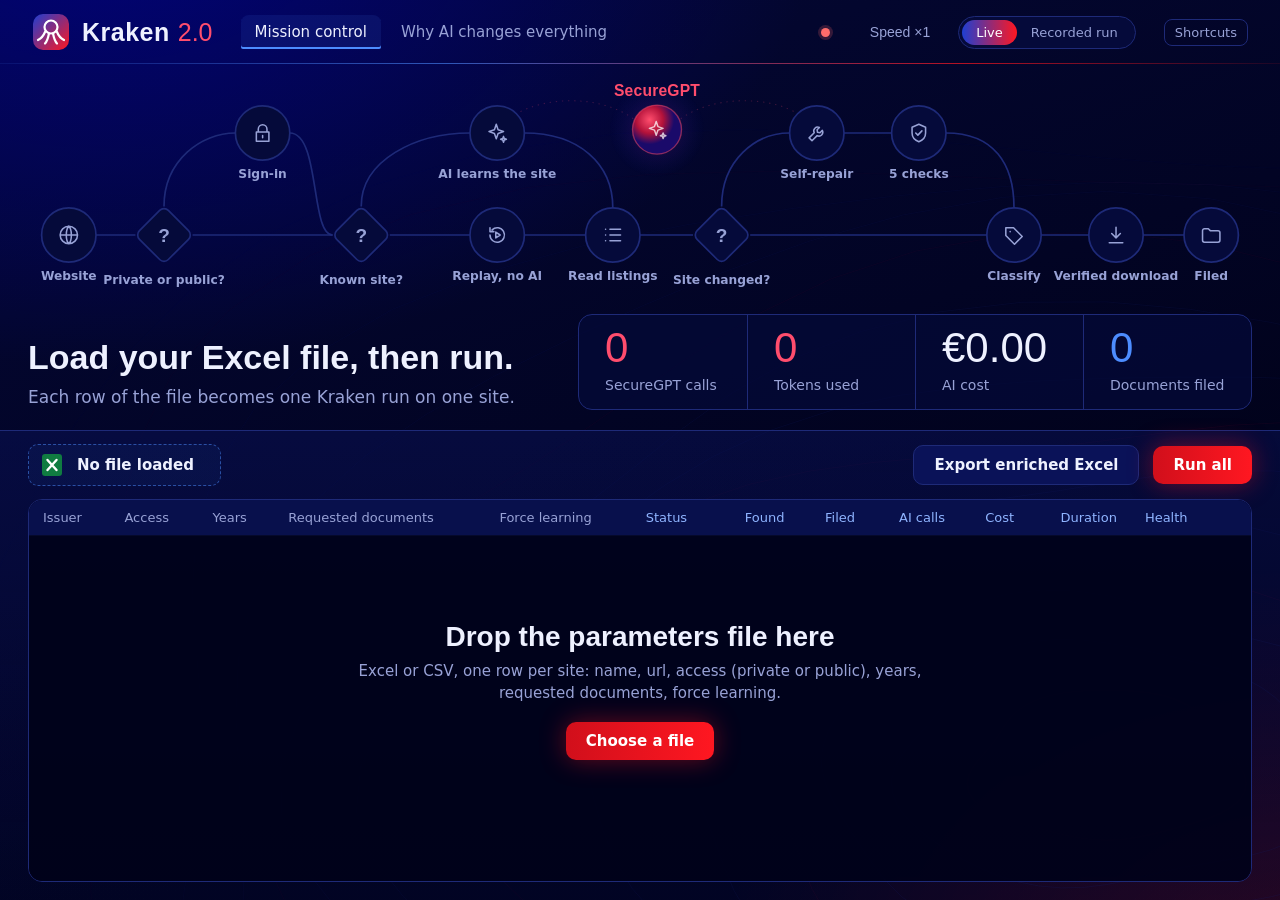
==== static/index.html @ d82abb98 "Kraken 2.0 kick-off demo: live diagram, offline films, real repair replay Local page served by a sta" ====
<!doctype html>
<html lang="en">
<head>
<meta charset="utf-8">
<meta name="viewport" content="width=device-width, initial-scale=1">
<title>Kraken 2.0 mission control</title>
<link rel="stylesheet" href="/static/app.css">
</head>
<body>
<svg id="contours" aria-hidden="true"></svg>
<div class="app">
  <header class="bar">
    <div class="mark">
      <!-- Placeholder logo: to be replaced by the real Kraken 2.0 logo -->
      <svg viewBox="0 0 38 38" aria-label="Kraken 2.0 logo">
        <defs><linearGradient id="logoGrad" x1="0" y1="0" x2="1" y2="1"><stop offset="0" stop-color="#1f3fd1"/><stop offset="1" stop-color="#ff1721"/></linearGradient></defs>
        <rect x="1" y="1" width="36" height="36" rx="10" fill="url(#logoGrad)"/>
        <circle cx="19" cy="14" r="6.5" fill="none" stroke="#fff" stroke-width="2.2"/>
        <path d="M13 19c-2 5-5 7-7 8M17 20.5c-1 5-2 8-4 10M21 20.5c1 5 2 8 4 10M25 19c2 5 5 7 7 8" fill="none" stroke="#fff" stroke-width="2.2" stroke-linecap="round"/>
      </svg>
      <b>Kraken</b><span>2.0</span>
    </div>
    <nav class="tabs" aria-label="Pages">
      <button class="tab" data-page="mission" aria-current="page">Mission control</button>
      <button class="tab" data-page="why">Why AI changes everything</button>
    </nav>
    <div class="spacer"></div>
    <div class="conn" id="conn" title="Connection to the local server"></div>
    <div class="speed" id="speed" title="Demo speed">Speed ×1</div>
    <div class="mode" role="group" aria-label="Source of the runs">
      <button aria-pressed="true" id="m-live" title="Run Kraken for real">Live</button>
      <button aria-pressed="false" id="m-film" title="Play the last recorded run, no network needed">Recorded run</button>
    </div>
    <button class="keys" id="keys">Shortcuts</button>
  </header>

  <!-- ============ Page 1: mission control ============ -->
  <main class="page" id="page-mission">
    <section class="stage" aria-label="What Kraken is doing now">
      <svg id="flow" viewBox="0 0 1800 330" preserveAspectRatio="xMidYMid meet" role="img" aria-label="Steps of a Kraken run">
        <defs>
          <filter id="glow" x="-50%" y="-50%" width="200%" height="200%">
            <feGaussianBlur stdDeviation="3.4" result="b"/>
            <feMerge><feMergeNode in="b"/><feMergeNode in="SourceGraphic"/></feMerge>
          </filter>
          <linearGradient id="flowGrad" gradientUnits="userSpaceOnUse" x1="0" y1="0" x2="1800" y2="0">
            <stop offset="0" stop-color="#4d8dff"/>
            <stop offset=".55" stop-color="#8a6dff"/>
            <stop offset="1" stop-color="#ff3b5c"/>
          </linearGradient>
          <radialGradient id="orbGrad">
            <stop offset="0" stop-color="#ff1721" stop-opacity=".9"/>
            <stop offset=".6" stop-color="#6b2bd9" stop-opacity=".35"/>
            <stop offset="1" stop-color="#1f3fd1" stop-opacity="0"/>
          </radialGradient>
          <radialGradient id="coreGrad" cx=".35" cy=".3">
            <stop offset="0" stop-color="#ff4d6d"/>
            <stop offset=".55" stop-color="#b3123a"/>
            <stop offset="1" stop-color="#1a0a6a"/>
          </radialGradient>
        </defs>
        <g id="edges"></g>
        <g id="fils"></g>
        <g id="stations"></g>
      </svg>
      <div class="lower">
        <div class="narr" aria-live="polite">
          <div class="who" id="who"></div>
          <p class="say" id="say"></p>
          <p class="sub" id="sub"></p>
        </div>
        <div class="meters">
          <div class="meter ai" id="m-calls-box"><div class="n" id="m-calls">0</div><div class="l"><span class="ainame">SecureGPT</span> calls</div></div>
          <div class="meter ai"><div class="n" id="m-tokens">0</div><div class="l">Tokens used</div></div>
          <div class="meter"><div class="n" id="m-cost">€0.00</div><div class="l" id="m-cost-l">AI cost</div></div>
          <div class="meter docs"><div class="n" id="m-docs">0</div><div class="l">Documents filed</div></div>
        </div>
      </div>
    </section>

    <section class="desk" id="desk" aria-label="Sites to collect">
      <div class="toolbar">
        <button class="file" id="file-chip" title="Load another parameters file">
          <svg viewBox="0 0 26 26" aria-hidden="true"><rect x="3" y="2" width="20" height="22" rx="3" fill="#107c41"/><path d="M8.5 8l9 10M17.5 8l-9 10" stroke="#fff" stroke-width="2.4" stroke-linecap="round"/></svg>
          <b id="file-name">No file loaded</b><span id="file-info"></span>
        </button>
        <input type="file" id="file-input" accept=".xlsx,.xlsm,.csv" hidden>
        <div class="spacer"></div>
        <a class="btn" id="export" href="/api/export" download>Export enriched Excel</a>
        <button class="btn primary" id="runall">Run all</button>
      </div>
      <div class="tablewrap" id="tablewrap">
        <table>
          <thead>
            <tr>
              <th>Issuer</th><th>Access</th><th>Years</th><th>Requested documents</th><th>Force learning</th>
              <th class="res">Status</th><th class="res num">Found</th><th class="res num">Filed</th>
              <th class="res num">AI calls</th><th class="res num">Cost</th><th class="res num">Duration</th><th class="res">Health</th><th></th>
            </tr>
          </thead>
          <tbody id="rows"></tbody>
        </table>
        <div class="dropzone" id="dropzone">
          <div>
            <h2>Drop the parameters file here</h2>
            <p>Excel or CSV, one row per site: name, url, access (private or public), years, requested documents, force learning.</p>
            <button class="btn primary" id="pick">Choose a file</button>
          </div>
        </div>
      </div>
    </section>
  </main>

  <!-- ============ Page 2: why AI changes everything ============ -->
  <main class="page" id="page-why" hidden></main>
</div>

<div id="flyers"></div>
<div id="checks"><h3>The new recipe must pass 5 checks</h3><ul id="checks-list"></ul></div>
<div id="toasts" aria-live="polite"></div>
<div id="help"><div class="box"><h2>Presenter mode</h2><dl>
  <dt>Space</dt><dd>Pause or resume the animation</dd>
  <dt>+ and −</dt><dd>Speed up or slow down</dd>
  <dt>F</dt><dd>Switch between live and recorded runs</dd>
  <dt>1 and 2</dt><dd>Show page 1 or page 2</dd>
  <dt>?</dt><dd>Show this help</dd>
</dl></div></div>

<script src="/static/flow.js"></script>
<script src="/static/app.js"></script>
<script src="/static/why.js"></script>
</body>
</html>
---- static/app.css ----
:root {
  --navy-0: #01021a;
  --navy-1: #050a3a;
  --navy-2: #0a1258;
  --line: #1e2a78;
  --text: #eef1ff;
  --muted: #98a2d6;
  --faint: #5a64a0;
  --flow: #4d8dff;          /* data moving */
  --flow-soft: rgba(77, 141, 255, .16);
  --done: #8fb4ff;
  --red: #ff1721;           /* brand red */
  --ai: #ff4d6d;            /* the AI: lit only when it is called */
  --ai-soft: rgba(255, 77, 109, .15);
  --amber: #ffb547;         /* the site changed: repair */
  --amber-soft: rgba(255, 181, 71, .15);
  --bad: #ff6b6b;
  --display: "Bahnschrift", "DIN Alternate", "Segoe UI Variable Display", "Segoe UI", sans-serif;
  --body: "Segoe UI Variable Text", "Segoe UI", system-ui, sans-serif;
}
* { box-sizing: border-box; }
html, body { height: 100%; }
body {
  margin: 0;
  color: var(--text);
  font: 15px/1.45 var(--body);
  background:
    radial-gradient(1100px 700px at 8% -10%, rgba(0, 0, 143, .75) 0%, rgba(0, 0, 143, 0) 65%),
    radial-gradient(900px 620px at 102% 108%, rgba(255, 23, 33, .22) 0%, rgba(255, 23, 33, 0) 65%),
    linear-gradient(160deg, #040838 0%, var(--navy-0) 70%);
  background-color: var(--navy-0);
  overflow: hidden;
}
button { font-family: inherit; }
[hidden] { display: none !important; }
#contours { position: fixed; inset: 0; width: 100%; height: 100%; pointer-events: none; opacity: .45; }
.app { position: relative; height: 100vh; display: grid; grid-template-rows: 64px 1fr; }
.page { min-height: 0; }
#page-mission { display: grid; grid-template-rows: 1fr 470px; }

/* ---------- header ---------- */
.bar { position: relative; display: flex; align-items: center; gap: 28px; padding: 0 32px; z-index: 2; }
.bar::after { content: ""; position: absolute; left: 0; right: 0; bottom: 0; height: 1px; background: linear-gradient(90deg, rgba(77, 141, 255, .1), rgba(77, 141, 255, .6) 35%, rgba(255, 23, 33, .7) 75%, rgba(255, 23, 33, .1)); }
.mark { display: flex; align-items: center; gap: 12px; font-family: var(--display); }
.mark svg { width: 38px; height: 38px; }
.mark b { font-size: 25px; font-weight: 700; letter-spacing: .5px; }
.mark span { font-size: 25px; font-weight: 300; color: var(--ai); margin-left: -4px; }
.tabs { display: flex; gap: 6px; }
.tab { font: 500 15px var(--body); color: var(--muted); background: none; border: 0; padding: 8px 14px; cursor: pointer; border-radius: 8px; }
.tab[aria-current="page"] { color: var(--text); background: rgba(77, 141, 255, .1); box-shadow: inset 0 -2px 0 var(--flow); border-radius: 8px 8px 2px 2px; }
.spacer { flex: 1; }
.conn { width: 9px; height: 9px; border-radius: 50%; background: var(--bad); box-shadow: 0 0 0 3px rgba(255, 107, 107, .2); }
.conn.on { background: #5fe3a1; box-shadow: 0 0 0 3px rgba(95, 227, 161, .18); }
.mode { display: flex; background: var(--navy-1); border: 1px solid var(--line); border-radius: 999px; padding: 3px; }
.mode button { font: 500 13px var(--body); color: var(--muted); background: none; border: 0; padding: 5px 14px; border-radius: 999px; cursor: pointer; }
.mode button[aria-pressed="true"] { color: #fff; background: linear-gradient(90deg, #1f3fd1, var(--red)); }
.speed { font: 500 14px var(--display); color: var(--muted); font-variant-numeric: tabular-nums; min-width: 72px; text-align: right; }
.keys { font: 500 13px var(--body); color: var(--muted); border: 1px solid var(--line); background: none; border-radius: 8px; padding: 5px 10px; cursor: pointer; }

/* ---------- stage: the live flow ---------- */
.stage { position: relative; display: grid; grid-template-rows: 1fr auto; padding: 4px 28px 20px; min-height: 0; }
#flow { width: 100%; height: 100%; min-height: 0; overflow: visible; }

.edge { fill: none; stroke: var(--line); stroke-width: 2.5; transition: stroke .5s, opacity .5s; }
.edge.done { stroke: url(#flowGrad); opacity: .55; }
.edge.skipped { opacity: .3; }
.edge.lit { stroke: url(#flowGrad); stroke-width: 4; stroke-dasharray: 4 12; stroke-linecap: round; opacity: 1; animation: flow .6s linear infinite; filter: url(#glow); }
.edge.amber.lit { stroke: var(--amber); }
.edge.amber.done { stroke: var(--amber); opacity: .5; }
.fil { fill: none; stroke: rgba(255, 77, 109, .22); stroke-width: 1.6; stroke-dasharray: 2 7; }
.fil.ghost:not(.lit) { stroke: none; }  /* drawn only when that rare call really happens */
.fil.lit { stroke: var(--ai); stroke-width: 3; stroke-dasharray: 5 10; stroke-linecap: round; animation: flow .5s linear infinite reverse; filter: url(#glow); }
@keyframes flow { to { stroke-dashoffset: -16; } }

.elabel { font: 600 15px var(--body); fill: var(--faint); opacity: 0; transition: opacity .4s, fill .4s; }
.elabel.on { opacity: 1; fill: var(--done); }
.elabel.amber.on { fill: var(--amber); }
.elabel.ai.on { fill: var(--ai); }

.st .body { transform-box: fill-box; transform-origin: center; transition: transform .45s cubic-bezier(.3, 1.6, .5, 1); }
.st .halo { fill: var(--flow-soft); opacity: 0; transition: opacity .4s; transform-box: fill-box; transform-origin: center; }
.st .ring { fill: var(--navy-1); stroke: var(--line); stroke-width: 2.5; transition: fill .4s, stroke .4s; }
.st .ico { fill: none; stroke: var(--muted); stroke-width: 1.6; stroke-linecap: round; stroke-linejoin: round; transition: stroke .4s; }
.st .lbl { font: 600 18px var(--body); fill: var(--muted); transition: fill .4s; }
.st.done .ring { stroke: rgba(143, 180, 255, .6); fill: #0b1a6e; }
.st.done .ico { stroke: var(--done); }
.st.skipped { opacity: .3; }
.st.active .body { transform: scale(1.25); }
.st.active .halo { opacity: 1; animation: breathe 1.6s ease-in-out infinite; }
.st.active .ring { stroke: var(--flow); fill: #102a9a; filter: url(#glow); }
.st.active .ico { stroke: #fff; }
.st.active .lbl { fill: #fff; }
.st.amber.active .ring { stroke: var(--amber); fill: #3a2a10; }
.st.amber.active .halo { fill: var(--amber-soft); }
.st.amber.done .ring { stroke: rgba(255, 181, 71, .6); fill: #2a2212; }
.st.amber.done .ico { stroke: var(--amber); }
.st.ai.active .ring { stroke: var(--ai); fill: #4a0b2a; }
.st.ai.active .halo { fill: var(--ai-soft); }
.st.ai.done .ring { stroke: rgba(255, 77, 109, .6); fill: #2c0a2a; }
.st.ai.done .ico { stroke: var(--ai); }
.st.failed .ring { stroke: var(--bad); fill: #3a0d18; }
.gate-q { font: 700 28px var(--display); fill: var(--muted); }
.st.active .gate-q { fill: #fff; }
.st.done .gate-q { fill: var(--done); }
@keyframes breathe { 50% { transform: scale(1.16); opacity: .55; } }

.orb .glow { fill: url(#orbGrad); opacity: .25; transition: opacity .4s; transform-box: fill-box; transform-origin: center; }
.orb .core { fill: url(#coreGrad); stroke: rgba(255, 77, 109, .5); stroke-width: 2; }
.orb .spark { fill: none; stroke: #fff; stroke-width: 1.6; stroke-linejoin: round; opacity: .75; }
.orb .name { font: 700 23px var(--display); fill: var(--ai); letter-spacing: .3px; }
.orb.calling .glow { opacity: 1; animation: orbpulse .9s ease-in-out infinite; }
.orb.calling .core { stroke: #fff; filter: url(#glow); }
.orb.calling .spark { opacity: 1; }
@keyframes orbpulse { 50% { transform: scale(1.25); } }
.tok { font: 600 17px var(--display); fill: var(--ai); font-variant-numeric: tabular-nums; }

/* narration + meters */
.lower { display: grid; grid-template-columns: 1fr auto; gap: 48px; align-items: end; }
.narr { min-width: 0; }
.who { display: flex; align-items: center; gap: 12px; margin-bottom: 6px; font: 600 17px var(--body); color: var(--muted); min-height: 1.5em; }
.say { margin: 0; font: 600 34px/1.15 var(--display); max-width: 36ch; min-height: 1.15em; transition: color .3s; }
.say.amber { color: var(--amber); }
.say.ai { color: var(--ai); }
.say.bad { color: var(--bad); }
.sub { margin: 8px 0 0; color: var(--muted); font-size: 17px; max-width: 75ch; min-height: 1.45em; }
.meters { display: grid; grid-template-columns: repeat(4, auto); border: 1px solid var(--line); border-radius: 14px; background: rgba(5, 10, 58, .72); overflow: hidden; }
.meter { padding: 12px 26px 14px; min-width: 168px; transition: background .3s; }
.meter + .meter { border-left: 1px solid var(--line); }
.meter .n { font: 400 42px/1 var(--display); font-variant-numeric: tabular-nums; white-space: nowrap; }
.meter .l { margin-top: 6px; font-size: 14px; color: var(--muted); white-space: nowrap; }
.meter.ai .n { color: var(--ai); }
.meter.ai.hot { background: rgba(255, 77, 109, .1); }
.meter.docs .n { color: var(--flow); }

/* ---------- desk: excel + table ---------- */
.desk { min-height: 0; display: grid; grid-template-rows: auto 1fr; padding: 0 28px 18px; background: linear-gradient(180deg, rgba(10, 18, 88, .5), rgba(5, 10, 58, .3)); border-top: 1px solid var(--line); }
.desk.dragging { box-shadow: inset 0 0 0 3px var(--flow); }
.toolbar { display: flex; align-items: center; gap: 14px; padding: 13px 0; }
.file { display: flex; align-items: center; gap: 12px; padding: 7px 14px 7px 10px; border: 1px dashed rgba(77, 141, 255, .5); border-radius: 10px; background: rgba(77, 141, 255, .06); color: var(--text); font-size: 15px; cursor: pointer; }
.file svg { width: 26px; height: 26px; }
.file b { font-weight: 600; }
.file span { color: var(--muted); }
.btn { font: 600 15px var(--body); border-radius: 10px; padding: 10px 20px; cursor: pointer; border: 1px solid var(--line); background: var(--navy-2); color: var(--text); text-decoration: none; display: inline-block; }
.btn.primary { border: 0; color: #fff; background: linear-gradient(90deg, #d10f1b, var(--red)); box-shadow: 0 0 26px rgba(255, 23, 33, .4); }
.btn.stop { background: var(--navy-2); box-shadow: none; border: 1px solid var(--red); color: #fff; }
.btn[aria-disabled="true"], .btn:disabled { opacity: .45; pointer-events: none; }
.btn:focus-visible, .tab:focus-visible, .mini:focus-visible, .file:focus-visible { outline: 2px solid #fff; outline-offset: 2px; }

.tablewrap { position: relative; min-height: 0; overflow: auto; border: 1px solid var(--line); border-radius: 14px; background: rgba(1, 2, 26, .55); }
table { width: 100%; border-collapse: collapse; font-variant-numeric: tabular-nums; }
th { position: sticky; top: 0; z-index: 1; background: #08104c; text-align: left; font: 500 13px var(--body); color: var(--muted); padding: 10px 14px; border-bottom: 1px solid var(--line); white-space: nowrap; }
th.res { color: var(--done); }
th.num, td.num { text-align: right; }
td { padding: 0 14px; height: 44px; border-bottom: 1px solid rgba(30, 42, 120, .5); white-space: nowrap; }
tr:last-child td { border-bottom: 0; }
tbody tr { transition: background .3s; }
tbody tr.running { background: rgba(77, 141, 255, .1); box-shadow: inset 3px 0 0 var(--flow); }
tbody tr.running.amber { background: rgba(255, 181, 71, .08); box-shadow: inset 3px 0 0 var(--amber); }
tbody tr.running.ai { background: rgba(255, 77, 109, .08); box-shadow: inset 3px 0 0 var(--ai); }
td.name { font-weight: 600; font-size: 16px; max-width: 240px; overflow: hidden; text-overflow: ellipsis; }
td.req { color: var(--muted); max-width: 300px; overflow: hidden; text-overflow: ellipsis; }
td.empty { color: var(--faint); }
.badge { display: inline-flex; align-items: center; gap: 6px; font: 600 12.5px var(--body); padding: 3px 10px; border-radius: 999px; }
.badge.pub { color: var(--done); background: var(--flow-soft); }
.badge.priv { color: #fff; background: rgba(255, 255, 255, .1); box-shadow: inset 0 0 0 1px rgba(255, 255, 255, .35); }
.badge svg { width: 12px; height: 12px; }
.years { font: 500 15px var(--display); }
.force { color: var(--muted); }
.force.yes { color: var(--ai); font-weight: 600; }
.status { display: inline-flex; align-items: center; gap: 8px; font-weight: 600; }
.status i { width: 9px; height: 9px; border-radius: 50%; background: var(--faint); }
.status.run i { background: var(--flow); animation: ping 1.2s infinite; }
.status.queued { color: var(--muted); font-weight: 500; }
.status.ok { color: var(--done); } .status.ok i { background: var(--done); }
.status.learned { color: var(--ai); } .status.learned i { background: var(--ai); }
.status.repaired { color: var(--amber); } .status.repaired i { background: var(--amber); }
.status.bad { color: var(--bad); } .status.bad i { background: var(--bad); }
.status.idle { color: var(--muted); font-weight: 500; }
.status small { font-weight: 500; color: var(--faint); margin-left: 2px; }
@keyframes ping { 0% { box-shadow: 0 0 0 0 rgba(77, 141, 255, .7); } 70%, 100% { box-shadow: 0 0 0 8px rgba(77, 141, 255, 0); } }
td.zero { color: var(--done); }
td.aiv { color: var(--ai); }
.health { display: inline-flex; align-items: center; gap: 7px; }
.health i { width: 8px; height: 8px; border-radius: 2px; transform: rotate(45deg); background: currentColor; }
.health.good { color: var(--done); } .health.fixed { color: var(--amber); } .health.new { color: var(--ai); } .health.bad { color: var(--bad); }
.mini { font: 600 13px var(--body); border-radius: 8px; padding: 5px 12px; cursor: pointer; border: 1px solid var(--line); background: var(--navy-2); color: var(--text); }
.mini.relearn { color: var(--ai); border-color: rgba(255, 77, 109, .4); background: rgba(255, 77, 109, .07); }
.mini:disabled { opacity: .35; cursor: default; }
td.actions { text-align: right; }
td.actions .mini + .mini { margin-left: 8px; }

.dropzone { position: absolute; inset: 0; display: grid; place-items: center; text-align: center; background: rgba(1, 2, 26, .82); }
.dropzone h2 { margin: 0 0 8px; font: 600 28px var(--display); }
.dropzone p { margin: 0 auto 18px; max-width: 60ch; color: var(--muted); }

/* flying documents */
#flyers { position: fixed; inset: 0; pointer-events: none; z-index: 5; }
.card { position: absolute; left: 0; top: 0; display: flex; align-items: center; gap: 7px; padding: 6px 10px 6px 8px; font: 600 12.5px var(--body); color: #06104a; background: #e3ebff; border-radius: 6px; box-shadow: 0 6px 22px rgba(77, 141, 255, .45); white-space: nowrap; }
.card::before { content: ""; width: 10px; height: 13px; border-radius: 2px; background: linear-gradient(160deg, var(--flow), var(--red)); }

/* validation checks */
#checks { position: fixed; z-index: 4; width: 340px; padding: 12px 16px; border: 1px solid rgba(255, 181, 71, .5); border-radius: 12px; background: rgba(30, 20, 14, .95); opacity: 0; transform: translateY(6px); transition: opacity .3s, transform .3s; pointer-events: none; }
#checks.on { opacity: 1; transform: none; }
#checks h3 { margin: 0 0 8px; font: 600 15px var(--body); color: var(--amber); }
#checks ul { list-style: none; margin: 0; padding: 0; display: grid; gap: 5px; }
#checks li { display: flex; gap: 9px; align-items: center; color: var(--faint); font-size: 14px; transition: color .3s; }
#checks li::before { content: ""; flex: none; width: 16px; height: 16px; border-radius: 50%; border: 1.5px solid var(--faint); transition: all .3s; }
#checks li.ok { color: var(--text); }
#checks li.ok::before { border-color: var(--done); background: var(--done) url("data:image/svg+xml,%3Csvg xmlns='http://www.w3.org/2000/svg' viewBox='0 0 16 16'%3E%3Cpath d='M4 8.5l2.5 2.5L12 5.5' fill='none' stroke='%2306104a' stroke-width='2' stroke-linecap='round' stroke-linejoin='round'/%3E%3C/svg%3E") center/14px no-repeat; }

/* toasts */
#toasts { position: fixed; left: 50%; bottom: 24px; transform: translateX(-50%); z-index: 8; display: grid; gap: 8px; }
.toast { padding: 10px 18px; border-radius: 10px; background: var(--navy-2); border: 1px solid var(--line); box-shadow: 0 10px 30px rgba(0, 0, 0, .4); font-size: 15px; animation: toast-in .25s ease-out; }
.toast.bad { border-color: var(--bad); }
@keyframes toast-in { from { opacity: 0; transform: translateY(8px); } }

/* help overlay */
#help { position: fixed; inset: 0; z-index: 9; display: none; place-items: center; background: rgba(1, 2, 26, .7); }
#help.on { display: grid; }
#help .box { width: 480px; padding: 24px 28px; border: 1px solid var(--line); border-radius: 16px; background: var(--navy-1); }
#help h2 { margin: 0 0 14px; font: 600 22px var(--display); }
#help dl { display: grid; grid-template-columns: 110px 1fr; gap: 8px 16px; margin: 0; }
#help dt { font: 600 14px var(--display); color: var(--flow); }
#help dd { margin: 0; color: var(--muted); }

@media (prefers-reduced-motion: reduce) {
  .edge.lit, .fil.lit, .st.active .halo, .orb.calling .glow, .status.run i { animation: none; }
}

/* ================= Page 2: why AI changes everything ================= */
#page-why { overflow: hidden; }
.why { height: 100%; display: grid; grid-template-rows: auto 1fr auto; gap: 18px; padding: 20px 32px 22px; }
.why-head { display: flex; align-items: flex-end; gap: 32px; }
.why-head > div:first-child { flex: 1; }
.why h1 { margin: 0; font: 600 44px/1.05 var(--display); letter-spacing: .2px; }
.why-lede { margin: 8px 0 0; color: var(--muted); font-size: 18px; }
.why-controls { display: flex; align-items: center; gap: 14px; }

.why-race { min-height: 0; display: grid; grid-template-columns: 1fr 540px 1fr; gap: 26px; }
.lane { min-height: 0; display: grid; grid-template-rows: auto 1fr auto; border-radius: 16px; padding: 18px 22px 16px; background: rgba(5, 10, 58, .6); border: 1px solid var(--line); }
.lane.classic { background: linear-gradient(180deg, rgba(40, 18, 40, .55), rgba(5, 10, 58, .5)); }
.lane.kraken { border: 1px solid transparent; background: linear-gradient(rgba(6, 12, 70, .92), rgba(6, 12, 70, .92)) padding-box, linear-gradient(135deg, var(--flow), var(--red)) border-box; }
.lane h2 { margin: 0 0 10px; font: 600 22px var(--display); }
.lane.classic h2 { color: var(--muted); }
.tl { list-style: none; margin: 0; padding: 0 0 0 18px; display: grid; align-content: start; gap: 10px; border-left: 2px solid var(--line); overflow: hidden; }
.tl > li { position: relative; opacity: .12; transform: translateX(8px); transition: opacity .45s, transform .45s; }
.tl > li.on { opacity: 1; transform: none; }
.tl > li::before { content: ""; position: absolute; left: -26px; top: 5px; width: 12px; height: 12px; border-radius: 50%; background: var(--navy-2); border: 2px solid var(--faint); }
.tl > li.on::before { border-color: var(--done); background: var(--done); }
.tl > li.ok.on::before { border-color: #5fe3a1; background: #5fe3a1; }
.tl > li.bad.on::before { border-color: var(--bad); background: var(--bad); }
.tl > li.warn.on::before { border-color: var(--amber); background: var(--amber); }
.tl > li.ai.on::before { border-color: var(--ai); background: var(--ai); box-shadow: 0 0 12px var(--ai); }
.tl > li b { display: block; font: 600 17px/1.25 var(--body); }
.tl > li.bad b { color: var(--bad); }
.tl > li.warn b { color: var(--amber); }
.tl > li.ai b { color: var(--ai); }
.tl > li span { display: block; color: var(--muted); font-size: 14px; }
.tl .day { float: right; font: 600 13px var(--display); color: var(--bad); font-style: normal; padding: 1px 8px; border-radius: 999px; background: rgba(255, 107, 107, .12); }
.ai-meter { display: flex; gap: 18px; margin-top: 4px; font: 500 22px var(--display); color: var(--ai); font-variant-numeric: tabular-nums; }
.ai-meter span { display: inline; color: inherit; font: inherit; }
.tl > li.thinking b::after { content: " …"; animation: blink 1s infinite; }
@keyframes blink { 50% { opacity: .2; } }
.mini-checks { list-style: none; margin: 6px 0 0; padding: 0; display: grid; gap: 3px; }
.mini-checks li { display: flex; align-items: baseline; gap: 8px; font-size: 14px; color: var(--faint); transition: color .3s; }
.mini-checks li::before { content: "○"; color: var(--faint); }
.mini-checks li.ok { color: var(--text); }
.mini-checks li.ok::before { content: "✓"; color: #5fe3a1; font-weight: 700; }
.mini-checks small { color: var(--faint); margin-left: auto; padding-left: 10px; white-space: nowrap; }
.lane-total { display: flex; gap: 28px; padding-top: 12px; margin-top: 10px; border-top: 1px solid var(--line); }
.lane-total b { display: block; font: 400 34px/1 var(--display); font-variant-numeric: tabular-nums; }
.lane-total span { color: var(--muted); font-size: 13px; }
.lane.classic .lane-total b { color: var(--bad); }
.lane.kraken .lane-total b { color: #5fe3a1; }

.site { min-height: 0; display: grid; grid-template-rows: 1fr auto; gap: 10px; }
.browser { position: relative; min-height: 0; border-radius: 14px; overflow: hidden; background: #f4f6fb; box-shadow: 0 24px 60px rgba(0, 0, 0, .45), 0 0 0 1px rgba(255, 255, 255, .08); }
.chrome { display: flex; align-items: center; gap: 7px; height: 38px; padding: 0 14px; background: #dfe4ef; color: #3b4466; font-size: 13px; }
.chrome i { width: 11px; height: 11px; border-radius: 50%; background: #b9c0d4; }
.chrome span { margin-left: 12px; padding: 3px 12px; border-radius: 999px; background: #fff; flex: 1; }
.page-a, .page-b { position: absolute; inset: 38px 0 0; padding: 18px 20px; transition: opacity .6s, transform .6s, filter .6s; color: #14193b; }
.page-a.gone { opacity: 0; transform: scale(.96); filter: blur(4px); }
.page-b { opacity: 0; background: #fbf7f1; }
.page-b.on { opacity: 1; }
.pa-head, .pb-head { display: flex; justify-content: space-between; align-items: baseline; margin-bottom: 14px; }
.pa-head b { font: 700 22px var(--display); color: #e60028; }
.pa-head span, .pb-head .pb-filter { font-size: 13px; color: #5a6187; }
.pa-grid { display: grid; grid-template-columns: 1fr 1fr; gap: 10px; }
.pa-card { display: flex; gap: 10px; align-items: flex-start; padding: 12px; border-radius: 8px; background: #fff; box-shadow: 0 1px 3px rgba(20, 25, 59, .15); font-size: 13px; line-height: 1.3; }
.pa-card i { flex: none; font: 700 10px var(--body); font-style: normal; color: #fff; background: #e60028; padding: 3px 5px; border-radius: 3px; }
.pb-head b { font: 600 24px Georgia, serif; color: #1c2340; }
.pb-list { display: grid; gap: 6px; }
.pb-row { display: flex; justify-content: space-between; gap: 12px; padding: 10px 12px; border-bottom: 1px solid #e6dccf; font-size: 13px; opacity: 0; transform: translateY(6px); }
.page-b.on .pb-row { animation: rowin .4s ease-out forwards; animation-delay: calc(.6s + var(--i) * .18s); }
@keyframes rowin { to { opacity: 1; transform: none; } }
.pb-row em { font-style: normal; color: #b0561f; font-weight: 600; white-space: nowrap; }
.site-cap { margin: 0; text-align: center; color: var(--muted); font-size: 15px; min-height: 2.9em; }

.why-calc { display: grid; grid-template-columns: 460px 1fr 380px; gap: 26px; align-items: stretch; padding: 16px 22px; border-radius: 16px; background: rgba(5, 10, 58, .6); border: 1px solid var(--line); }
.calc-in h2 { margin: 0 0 8px; font: 600 20px var(--display); }
.calc-in label { display: grid; grid-template-columns: 1fr auto; align-items: center; gap: 2px 12px; font-size: 14px; color: var(--muted); margin-top: 6px; }
.calc-in output { font: 600 15px var(--display); color: var(--text); }
.calc-in input { grid-column: 1 / -1; width: 100%; accent-color: var(--red); }
.calc-out { display: grid; grid-template-columns: repeat(3, 1fr); gap: 14px; }
.vs { display: grid; align-content: center; gap: 4px; padding: 14px 18px; border-radius: 12px; background: rgba(1, 2, 26, .5); border: 1px solid var(--line); }
.vs span { color: var(--muted); font-size: 14px; }
.vs b { font: 400 40px/1.05 var(--display); font-variant-numeric: tabular-nums; }
.vs small { color: var(--faint); font-size: 13px; }
.vs.classic b { color: var(--bad); }
.vs.kraken b { color: #5fe3a1; }
.vs.saved { background: linear-gradient(135deg, rgba(31, 63, 209, .35), rgba(255, 23, 33, .3)); border-color: transparent; }
.vs.saved b { color: #fff; font-weight: 600; }
.newsite { padding: 14px 18px; border-radius: 12px; border: 1px dashed rgba(255, 77, 109, .5); background: rgba(255, 77, 109, .06); }
.newsite h3 { margin: 0 0 6px; font: 600 18px var(--display); color: var(--ai); }
.newsite p { margin: 0; color: var(--muted); font-size: 15px; }
.newsite b { color: var(--text); }
#why-kinds button { padding: 7px 14px; }
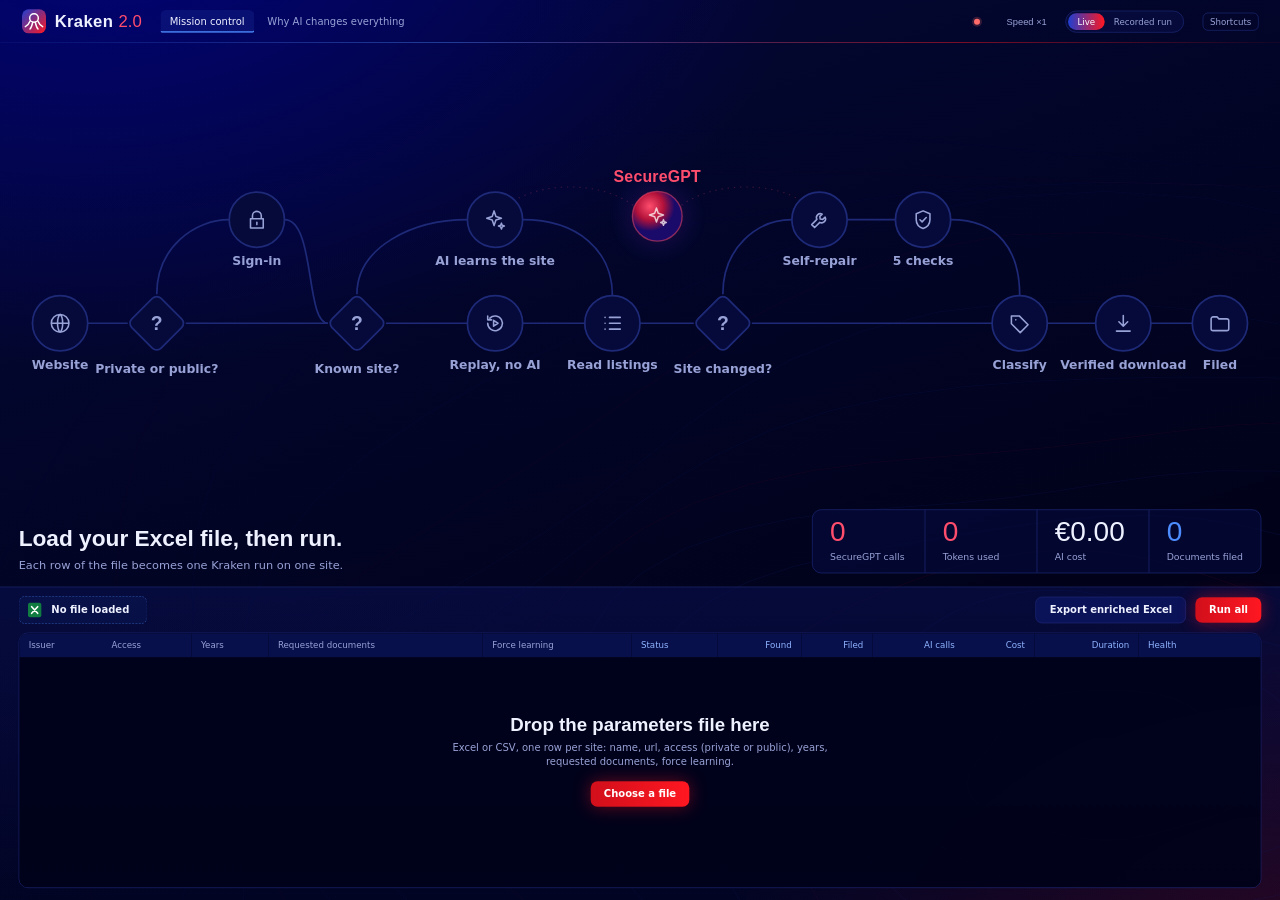
==== commit d3a42e3b: "Scale the page to the window like a slide The page is drawn on a 1920 px wide canvas and scaled to f" ====
--- a/static/index.html
+++ b/static/index.html
@@ -113,7 +113,6 @@
 
   <!-- ============ Page 2: why AI changes everything ============ -->
   <main class="page" id="page-why" hidden></main>
-</div>
 
 <div id="flyers"></div>
 <div id="checks"><h3>The new recipe must pass 5 checks</h3><ul id="checks-list"></ul></div>
@@ -125,6 +124,7 @@
   <dt>1 and 2</dt><dd>Show page 1 or page 2</dd>
   <dt>?</dt><dd>Show this help</dd>
 </dl></div></div>
+</div>
 
 <script src="/static/flow.js"></script>
 <script src="/static/app.js"></script>
--- a/static/app.css
+++ b/static/app.css
@@ -34,7 +34,10 @@
 button { font-family: inherit; }
 [hidden] { display: none !important; }
 #contours { position: fixed; inset: 0; width: 100%; height: 100%; pointer-events: none; opacity: .45; }
-.app { position: relative; height: 100vh; display: grid; grid-template-rows: 64px 1fr; }
+/* The page is drawn on a 1920 px wide canvas, scaled to the window like a slide (flow.js
+   fit()): any resolution and Windows scaling shows the same picture. Overlays live inside
+   it, so they scale too (a transformed parent is their containing block). */
+.app { position: absolute; left: 0; top: 0; width: 1920px; height: 1080px; transform-origin: 0 0; display: grid; grid-template-rows: 64px 1fr; }
 .page { min-height: 0; }
 #page-mission { display: grid; grid-template-rows: 1fr 470px; }
 
@@ -194,12 +197,12 @@
 .dropzone p { margin: 0 auto 18px; max-width: 60ch; color: var(--muted); }
 
 /* flying documents */
-#flyers { position: fixed; inset: 0; pointer-events: none; z-index: 5; }
+#flyers { position: absolute; inset: 0; pointer-events: none; z-index: 5; }
 .card { position: absolute; left: 0; top: 0; display: flex; align-items: center; gap: 7px; padding: 6px 10px 6px 8px; font: 600 12.5px var(--body); color: #06104a; background: #e3ebff; border-radius: 6px; box-shadow: 0 6px 22px rgba(77, 141, 255, .45); white-space: nowrap; }
 .card::before { content: ""; width: 10px; height: 13px; border-radius: 2px; background: linear-gradient(160deg, var(--flow), var(--red)); }
 
 /* validation checks */
-#checks { position: fixed; z-index: 4; width: 340px; padding: 12px 16px; border: 1px solid rgba(255, 181, 71, .5); border-radius: 12px; background: rgba(30, 20, 14, .95); opacity: 0; transform: translateY(6px); transition: opacity .3s, transform .3s; pointer-events: none; }
+#checks { position: absolute; z-index: 4; width: 340px; padding: 12px 16px; border: 1px solid rgba(255, 181, 71, .5); border-radius: 12px; background: rgba(30, 20, 14, .95); opacity: 0; transform: translateY(6px); transition: opacity .3s, transform .3s; pointer-events: none; }
 #checks.on { opacity: 1; transform: none; }
 #checks h3 { margin: 0 0 8px; font: 600 15px var(--body); color: var(--amber); }
 #checks ul { list-style: none; margin: 0; padding: 0; display: grid; gap: 5px; }
@@ -209,13 +212,13 @@
 #checks li.ok::before { border-color: var(--done); background: var(--done) url("data:image/svg+xml,%3Csvg xmlns='http://www.w3.org/2000/svg' viewBox='0 0 16 16'%3E%3Cpath d='M4 8.5l2.5 2.5L12 5.5' fill='none' stroke='%2306104a' stroke-width='2' stroke-linecap='round' stroke-linejoin='round'/%3E%3C/svg%3E") center/14px no-repeat; }
 
 /* toasts */
-#toasts { position: fixed; left: 50%; bottom: 24px; transform: translateX(-50%); z-index: 8; display: grid; gap: 8px; }
+#toasts { position: absolute; left: 50%; bottom: 24px; transform: translateX(-50%); z-index: 8; display: grid; gap: 8px; }
 .toast { padding: 10px 18px; border-radius: 10px; background: var(--navy-2); border: 1px solid var(--line); box-shadow: 0 10px 30px rgba(0, 0, 0, .4); font-size: 15px; animation: toast-in .25s ease-out; }
 .toast.bad { border-color: var(--bad); }
 @keyframes toast-in { from { opacity: 0; transform: translateY(8px); } }
 
 /* help overlay */
-#help { position: fixed; inset: 0; z-index: 9; display: none; place-items: center; background: rgba(1, 2, 26, .7); }
+#help { position: absolute; inset: 0; z-index: 9; display: none; place-items: center; background: rgba(1, 2, 26, .7); }
 #help.on { display: grid; }
 #help .box { width: 480px; padding: 24px 28px; border: 1px solid var(--line); border-radius: 16px; background: var(--navy-1); }
 #help h2 { margin: 0 0 14px; font: 600 22px var(--display); }
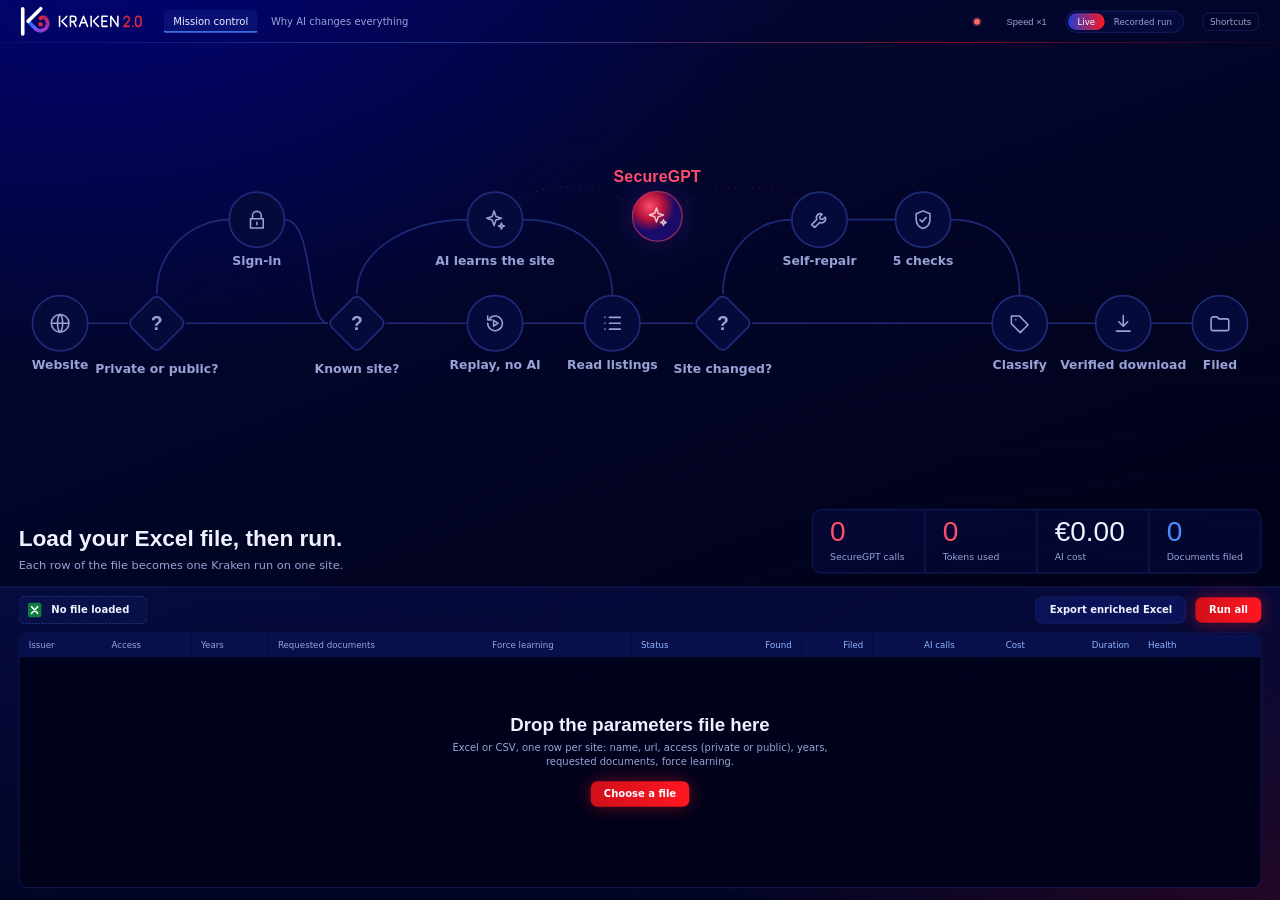
==== commit ac109a91: "Add the Kraken 2.0 logo and use it in the header brand/build_logo.py draws the logo set as exact SVG" ====
--- a/static/index.html
+++ b/static/index.html
@@ -4,6 +4,7 @@
 <meta charset="utf-8">
 <meta name="viewport" content="width=device-width, initial-scale=1">
 <title>Kraken 2.0 mission control</title>
+<link rel="icon" type="image/svg+xml" href="/static/favicon.svg">
 <link rel="stylesheet" href="/static/app.css">
 </head>
 <body>
@@ -11,14 +12,8 @@
 <div class="app">
   <header class="bar">
     <div class="mark">
-      <!-- Placeholder logo: to be replaced by the real Kraken 2.0 logo -->
-      <svg viewBox="0 0 38 38" aria-label="Kraken 2.0 logo">
-        <defs><linearGradient id="logoGrad" x1="0" y1="0" x2="1" y2="1"><stop offset="0" stop-color="#1f3fd1"/><stop offset="1" stop-color="#ff1721"/></linearGradient></defs>
-        <rect x="1" y="1" width="36" height="36" rx="10" fill="url(#logoGrad)"/>
-        <circle cx="19" cy="14" r="6.5" fill="none" stroke="#fff" stroke-width="2.2"/>
-        <path d="M13 19c-2 5-5 7-7 8M17 20.5c-1 5-2 8-4 10M21 20.5c1 5 2 8 4 10M25 19c2 5 5 7 7 8" fill="none" stroke="#fff" stroke-width="2.2" stroke-linecap="round"/>
-      </svg>
-      <b>Kraken</b><span>2.0</span>
+      <!-- Generated by brand/build_logo.py -->
+      <img src="/static/kraken-lockup-dark.svg" alt="Kraken 2.0">
     </div>
     <nav class="tabs" aria-label="Pages">
       <button class="tab" data-page="mission" aria-current="page">Mission control</button>
--- a/static/app.css
+++ b/static/app.css
@@ -15,6 +15,7 @@
   --amber: #ffb547;         /* the site changed: repair */
   --amber-soft: rgba(255, 181, 71, .15);
   --bad: #ff6b6b;
+  --good: #5fe3a1;         /* success in the table (red stays the AI's colour in the diagram) */
   --display: "Bahnschrift", "DIN Alternate", "Segoe UI Variable Display", "Segoe UI", sans-serif;
   --body: "Segoe UI Variable Text", "Segoe UI", system-ui, sans-serif;
 }
@@ -44,10 +45,8 @@
 /* ---------- header ---------- */
 .bar { position: relative; display: flex; align-items: center; gap: 28px; padding: 0 32px; z-index: 2; }
 .bar::after { content: ""; position: absolute; left: 0; right: 0; bottom: 0; height: 1px; background: linear-gradient(90deg, rgba(77, 141, 255, .1), rgba(77, 141, 255, .6) 35%, rgba(255, 23, 33, .7) 75%, rgba(255, 23, 33, .1)); }
-.mark { display: flex; align-items: center; gap: 12px; font-family: var(--display); }
-.mark svg { width: 38px; height: 38px; }
-.mark b { font-size: 25px; font-weight: 700; letter-spacing: .5px; }
-.mark span { font-size: 25px; font-weight: 300; color: var(--ai); margin-left: -4px; }
+.mark { display: flex; align-items: center; }
+.mark img { display: block; height: 54px; width: auto; margin-left: -6px; } /* svg has 1/10 padding */
 .tabs { display: flex; gap: 6px; }
 .tab { font: 500 15px var(--body); color: var(--muted); background: none; border: 0; padding: 8px 14px; cursor: pointer; border-radius: 8px; }
 .tab[aria-current="page"] { color: var(--text); background: rgba(77, 141, 255, .1); box-shadow: inset 0 -2px 0 var(--flow); border-radius: 8px 8px 2px 2px; }
@@ -159,7 +158,7 @@
 tbody tr { transition: background .3s; }
 tbody tr.running { background: rgba(77, 141, 255, .1); box-shadow: inset 3px 0 0 var(--flow); }
 tbody tr.running.amber { background: rgba(255, 181, 71, .08); box-shadow: inset 3px 0 0 var(--amber); }
-tbody tr.running.ai { background: rgba(255, 77, 109, .08); box-shadow: inset 3px 0 0 var(--ai); }
+tbody tr.running.ai { background: rgba(95, 227, 161, .07); box-shadow: inset 3px 0 0 var(--good); }
 td.name { font-weight: 600; font-size: 16px; max-width: 240px; overflow: hidden; text-overflow: ellipsis; }
 td.req { color: var(--muted); max-width: 300px; overflow: hidden; text-overflow: ellipsis; }
 td.empty { color: var(--faint); }
@@ -175,20 +174,22 @@
 .status.run i { background: var(--flow); animation: ping 1.2s infinite; }
 .status.queued { color: var(--muted); font-weight: 500; }
 .status.ok { color: var(--done); } .status.ok i { background: var(--done); }
-.status.learned { color: var(--ai); } .status.learned i { background: var(--ai); }
+.status.learned { color: var(--good); } .status.learned i { background: var(--good); }
 .status.repaired { color: var(--amber); } .status.repaired i { background: var(--amber); }
 .status.bad { color: var(--bad); } .status.bad i { background: var(--bad); }
 .status.idle { color: var(--muted); font-weight: 500; }
 .status small { font-weight: 500; color: var(--faint); margin-left: 2px; }
 @keyframes ping { 0% { box-shadow: 0 0 0 0 rgba(77, 141, 255, .7); } 70%, 100% { box-shadow: 0 0 0 8px rgba(77, 141, 255, 0); } }
 td.zero { color: var(--done); }
-td.aiv { color: var(--ai); }
+td.aiv { color: var(--good); }
 .health { display: inline-flex; align-items: center; gap: 7px; }
 .health i { width: 8px; height: 8px; border-radius: 2px; transform: rotate(45deg); background: currentColor; }
-.health.good { color: var(--done); } .health.fixed { color: var(--amber); } .health.new { color: var(--ai); } .health.bad { color: var(--bad); }
+.health.good { color: var(--done); } .health.fixed { color: var(--amber); } .health.new { color: var(--good); } .health.bad { color: var(--bad); }
 .mini { font: 600 13px var(--body); border-radius: 8px; padding: 5px 12px; cursor: pointer; border: 1px solid var(--line); background: var(--navy-2); color: var(--text); }
 .mini.relearn { color: var(--ai); border-color: rgba(255, 77, 109, .4); background: rgba(255, 77, 109, .07); }
 .mini:disabled { opacity: .35; cursor: default; }
+.mini.files { display: inline-flex; align-items: center; gap: 6px; color: var(--done); border-color: rgba(143, 180, 255, .4); background: rgba(77, 141, 255, .08); }
+.mini.files svg { width: 14px; height: 14px; }
 td.actions { text-align: right; }
 td.actions .mini + .mini { margin-left: 8px; }
 
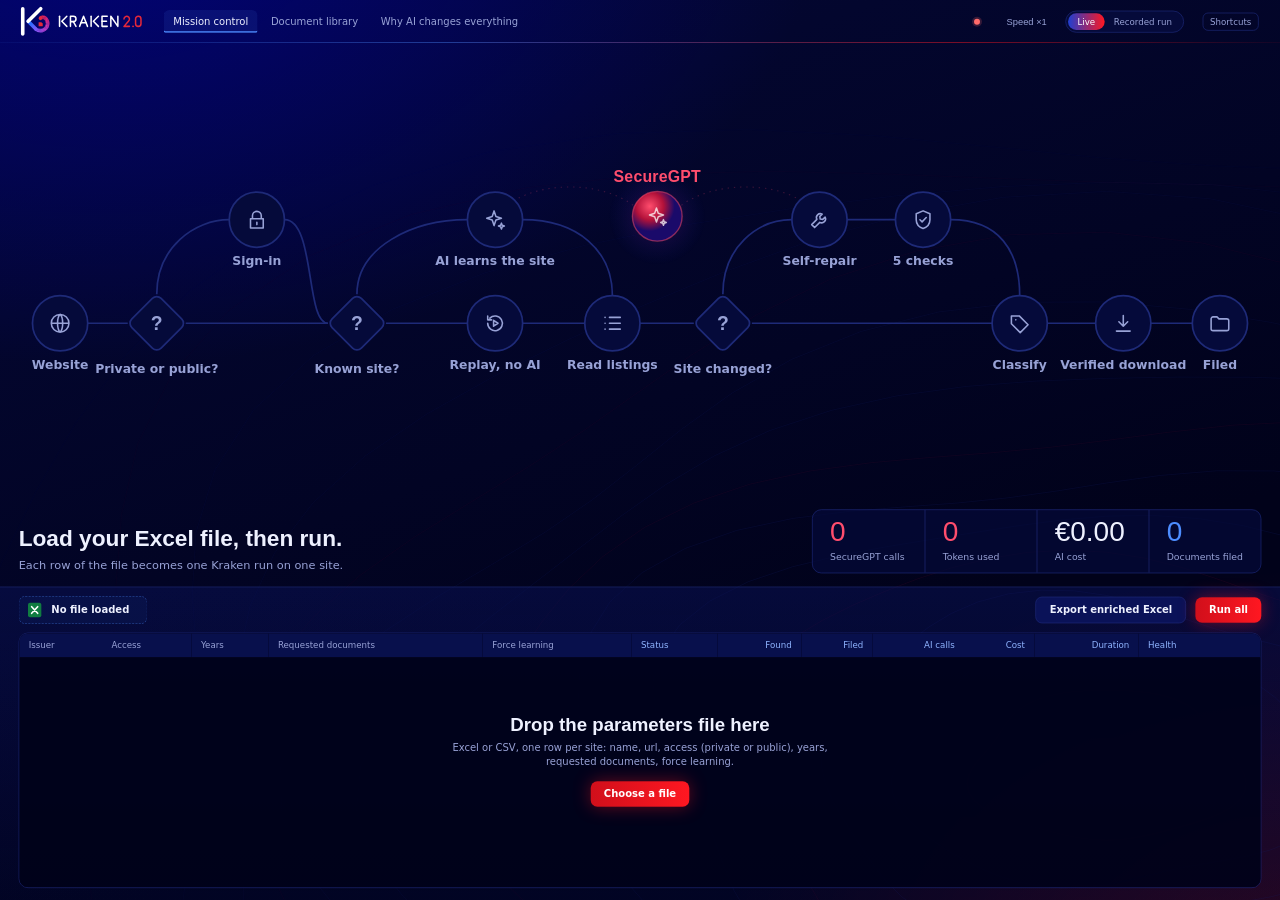
==== commit 71e731c8: "Add the document library: AI summary and chat on every filed document A new page between Mission con" ====
--- a/static/index.html
+++ b/static/index.html
@@ -6,6 +6,7 @@
 <title>Kraken 2.0 mission control</title>
 <link rel="icon" type="image/svg+xml" href="/static/favicon.svg">
 <link rel="stylesheet" href="/static/app.css">
+<link rel="stylesheet" href="/static/library.css">
 </head>
 <body>
 <svg id="contours" aria-hidden="true"></svg>
@@ -17,6 +18,7 @@
     </div>
     <nav class="tabs" aria-label="Pages">
       <button class="tab" data-page="mission" aria-current="page">Mission control</button>
+      <button class="tab" data-page="library">Document library<span class="tab-live" id="tab-live" hidden></span></button>
       <button class="tab" data-page="why">Why AI changes everything</button>
     </nav>
     <div class="spacer"></div>
@@ -106,7 +108,43 @@
     </section>
   </main>
 
-  <!-- ============ Page 2: why AI changes everything ============ -->
+  <!-- ============ Page 2: document library ============ -->
+  <main class="page" id="page-library" hidden>
+    <div class="lib">
+      <header class="lib-head">
+        <div class="lib-title">
+          <h1>Document library</h1>
+          <p class="lib-lede" id="lib-lede">Every file Kraken filed, by issuer and year.</p>
+        </div>
+        <div class="lib-live" id="lib-live" hidden><i></i><span id="lib-live-text"></span></div>
+        <label class="lib-search">
+          <svg viewBox="0 0 24 24" aria-hidden="true"><circle cx="10.5" cy="10.5" r="6.5" fill="none" stroke="currentColor" stroke-width="2"/><path d="M15.5 15.5L21 21" stroke="currentColor" stroke-width="2" stroke-linecap="round"/></svg>
+          <input id="lib-q" type="search" placeholder="Search issuer, title, type, period…" autocomplete="off" spellcheck="false">
+          <kbd>/</kbd>
+        </label>
+      </header>
+      <div class="lib-body">
+        <nav class="lib-panel lib-tree" id="lib-tree" aria-label="Folders"></nav>
+        <section class="lib-panel lib-list" aria-label="Documents">
+          <div class="list-head" id="list-head"></div>
+          <div class="list-scroll" id="lib-list"></div>
+        </section>
+        <section class="lib-panel lib-work" id="lib-work" aria-label="Selected document"></section>
+        <div class="viewer" id="viewer" aria-hidden="true">
+          <div class="viewer-bar">
+            <div class="viewer-title"><b id="viewer-title"></b><span id="viewer-sub"></span></div>
+            <div class="viewer-tabs" id="viewer-tabs"></div>
+            <button class="viewer-x" id="viewer-x" title="Close (Esc)" aria-label="Close the document">
+              <svg viewBox="0 0 24 24" aria-hidden="true"><path d="M6 6l12 12M18 6L6 18" stroke="currentColor" stroke-width="2.2" stroke-linecap="round"/></svg>
+            </button>
+          </div>
+          <div class="viewer-body" id="viewer-body"></div>
+        </div>
+      </div>
+    </div>
+  </main>
+
+  <!-- ============ Page 3: why AI changes everything ============ -->
   <main class="page" id="page-why" hidden></main>
 
 <div id="flyers"></div>
@@ -116,7 +154,8 @@
   <dt>Space</dt><dd>Pause or resume the animation</dd>
   <dt>+ and −</dt><dd>Speed up or slow down</dd>
   <dt>F</dt><dd>Switch between live and recorded runs</dd>
-  <dt>1 and 2</dt><dd>Show page 1 or page 2</dd>
+  <dt>1, 2, 3</dt><dd>Mission control, document library, why AI</dd>
+  <dt>/ and ↑ ↓</dt><dd>Library: search, previous or next document</dd>
   <dt>?</dt><dd>Show this help</dd>
 </dl></div></div>
 </div>
@@ -124,5 +163,6 @@
 <script src="/static/flow.js"></script>
 <script src="/static/app.js"></script>
 <script src="/static/why.js"></script>
+<script src="/static/library.js"></script>
 </body>
 </html>
--- a/static/app.css
+++ b/static/app.css
@@ -231,7 +231,7 @@
   .edge.lit, .fil.lit, .st.active .halo, .orb.calling .glow, .status.run i { animation: none; }
 }
 
-/* ================= Page 2: why AI changes everything ================= */
+/* ================= Page 3: why AI changes everything ================= */
 #page-why { overflow: hidden; }
 .why { height: 100%; display: grid; grid-template-rows: auto 1fr auto; gap: 18px; padding: 20px 32px 22px; }
 .why-head { display: flex; align-items: flex-end; gap: 32px; }
--- a/static/library.css
+++ b/static/library.css
@@ -0,0 +1,273 @@
+/* ================= Page 2: document library ================= */
+#page-library { overflow: hidden; }
+.lib { height: 100%; display: grid; grid-template-rows: auto 1fr; gap: 16px; padding: 18px 28px 22px; }
+
+.tab-live { display: inline-block; width: 8px; height: 8px; margin-left: 8px; border-radius: 50%; background: var(--good); vertical-align: 2px; animation: libping 1.4s infinite; }
+
+/* header */
+.lib-head { display: flex; align-items: flex-end; gap: 24px; }
+.lib-title { flex: 1; min-width: 0; }
+.lib-head h1 { margin: 0; font: 600 40px/1.05 var(--display); letter-spacing: .2px; }
+.lib-lede { margin: 8px 0 0; color: var(--muted); font-size: 17px; display: flex; flex-wrap: wrap; gap: 8px 22px; }
+.lib-lede b { color: var(--text); font: 500 19px var(--display); font-variant-numeric: tabular-nums; margin-right: 5px; }
+.lib-live { display: flex; align-items: center; gap: 10px; padding: 9px 16px; border-radius: 999px; font: 600 14px var(--body); color: var(--good); background: rgba(95, 227, 161, .08); box-shadow: inset 0 0 0 1px rgba(95, 227, 161, .35); }
+.lib-live i { width: 9px; height: 9px; border-radius: 50%; background: var(--good); animation: libping 1.4s infinite; }
+.lib-live.done { color: var(--done); background: var(--flow-soft); box-shadow: inset 0 0 0 1px rgba(143, 180, 255, .35); }
+.lib-live.done i { background: var(--done); animation: none; }
+@keyframes libping { 0% { box-shadow: 0 0 0 0 rgba(95, 227, 161, .7); } 70%, 100% { box-shadow: 0 0 0 9px rgba(95, 227, 161, 0); } }
+.lib-search { display: flex; align-items: center; gap: 10px; width: 400px; padding: 0 12px 0 14px; height: 46px; border-radius: 12px; border: 1px solid var(--line); background: rgba(5, 10, 58, .75); color: var(--muted); transition: border-color .2s, box-shadow .2s; }
+.lib-search:focus-within { border-color: var(--flow); box-shadow: 0 0 0 3px var(--flow-soft); }
+.lib-search svg { width: 18px; height: 18px; flex: none; }
+.lib-search input { flex: 1; min-width: 0; border: 0; outline: 0; background: none; color: var(--text); font: 15px var(--body); }
+.lib-search input::placeholder { color: var(--faint); }
+.lib-search input::-webkit-search-cancel-button { filter: invert(.7); }
+.lib-search kbd { font: 600 12px var(--display); color: var(--faint); border: 1px solid var(--line); border-radius: 6px; padding: 1px 7px; }
+
+/* the three panels */
+.lib-body { position: relative; min-height: 0; display: grid; grid-template-columns: 290px 450px 1fr; gap: 18px; }
+.lib-panel { min-height: 0; border: 1px solid var(--line); border-radius: 16px; background: rgba(5, 10, 58, .62); overflow: hidden; }
+.lib-panel ::-webkit-scrollbar, .viewer ::-webkit-scrollbar { width: 10px; height: 10px; }
+.lib-panel ::-webkit-scrollbar-thumb, .viewer ::-webkit-scrollbar-thumb { background: rgba(77, 141, 255, .22); border-radius: 10px; border: 3px solid transparent; background-clip: padding-box; }
+.lib-panel ::-webkit-scrollbar-track { background: none; }
+.cap { font: 600 12px var(--body); letter-spacing: .9px; text-transform: uppercase; color: var(--faint); }
+
+/* tree */
+.lib-tree { display: grid; grid-template-rows: auto 1fr; }
+.tree-head { display: flex; align-items: center; gap: 10px; padding: 16px 18px 12px; border-bottom: 1px solid rgba(30, 42, 120, .6); }
+.tree-head svg { width: 20px; height: 20px; color: var(--flow); flex: none; }
+.tree-head b { font: 600 16px var(--display); }
+.tree-head span { margin-left: auto; color: var(--faint); font-size: 13px; font-variant-numeric: tabular-nums; }
+.tree-scroll { overflow: auto; padding: 8px 8px 14px; }
+.node { position: relative; display: flex; align-items: center; gap: 11px; width: 100%; padding: 8px 10px; border: 0; border-radius: 10px; background: none; color: var(--text); font: 500 15px var(--body); text-align: left; cursor: pointer; transition: background .15s; }
+.node:hover { background: rgba(77, 141, 255, .08); }
+.node.sel { background: linear-gradient(90deg, rgba(31, 63, 209, .45), rgba(31, 63, 209, .08)); }
+.node.sel::before { content: ""; position: absolute; left: 0; top: 8px; bottom: 8px; width: 3px; border-radius: 3px; background: linear-gradient(180deg, var(--flow), var(--red)); }
+.node .n { margin-left: auto; color: var(--muted); font: 500 14px var(--display); font-variant-numeric: tabular-nums; }
+.node.sel .n { color: var(--text); }
+.node .caret { width: 14px; height: 14px; flex: none; color: var(--faint); transition: transform .2s; }
+.node.open .caret { transform: rotate(90deg); }
+.node .nm { min-width: 0; overflow: hidden; text-overflow: ellipsis; white-space: nowrap; }
+.node.all { font-weight: 600; }
+.node.all .ava { background: linear-gradient(135deg, #1f3fd1, var(--red)); }
+.ava { flex: none; display: grid; place-items: center; width: 32px; height: 32px; border-radius: 9px; font: 700 13px var(--display); color: #fff; letter-spacing: .3px; box-shadow: inset 0 0 0 1px rgba(255, 255, 255, .18); }
+.ava svg { width: 16px; height: 16px; }
+.node .lock { display: inline-flex; color: var(--muted); }
+.node .lock svg { width: 12px; height: 12px; }
+.node .busy { width: 8px; height: 8px; border-radius: 50%; background: var(--good); animation: libping 1.4s infinite; flex: none; }
+.yrs { display: grid; gap: 1px; margin: 2px 0 6px; }
+.node.year { padding: 6px 10px 6px 54px; font-size: 14.5px; color: var(--muted); }
+.node.year svg { width: 16px; height: 16px; flex: none; color: var(--faint); }
+.node.year.sel { color: var(--text); }
+.node.year.sel svg { color: var(--flow); }
+
+/* document list */
+.lib-list { display: grid; grid-template-rows: auto 1fr; }
+.list-head { display: flex; align-items: baseline; gap: 12px; padding: 16px 20px 12px; border-bottom: 1px solid rgba(30, 42, 120, .6); }
+.list-head b { font: 600 18px var(--display); overflow: hidden; text-overflow: ellipsis; white-space: nowrap; }
+.list-head span { margin-left: auto; color: var(--faint); font-size: 13px; white-space: nowrap; font-variant-numeric: tabular-nums; }
+.list-scroll { overflow: auto; padding: 0 8px 14px; scroll-padding-top: 40px; }
+.grp { position: sticky; top: 0; z-index: 1; display: flex; align-items: center; gap: 10px; padding: 12px 10px 7px; background: linear-gradient(180deg, #060c47 75%, rgba(6, 12, 71, 0)); }
+.grp .cap { color: var(--done); }
+.grp span { color: var(--faint); font-size: 12px; }
+.doc { position: relative; display: grid; grid-template-columns: 38px 1fr auto; align-items: center; gap: 13px; width: 100%; padding: 9px 12px 9px 10px; margin: 1px 0; border: 0; border-radius: 12px; background: none; color: var(--text); text-align: left; cursor: pointer; transition: background .15s, box-shadow .2s; }
+.doc:hover { background: rgba(77, 141, 255, .07); }
+.doc.sel { background: rgba(31, 63, 209, .28); box-shadow: inset 0 0 0 1px rgba(77, 141, 255, .55), 0 6px 24px rgba(31, 63, 209, .25); }
+.doc .t { display: block; font: 600 14.5px/1.3 var(--body); overflow: hidden; text-overflow: ellipsis; white-space: nowrap; }
+.doc .s { display: block; margin-top: 3px; color: var(--muted); font-size: 12.5px; overflow: hidden; text-overflow: ellipsis; white-space: nowrap; }
+.doc .s em { font-style: normal; color: var(--faint); }
+.doc .side { display: flex; align-items: center; gap: 8px; }
+.doc .ready { width: 18px; height: 18px; color: var(--ai); opacity: .9; }
+.doc.new { animation: newglow 2.4s ease-out 3; }
+.doc .newpill { font: 700 10.5px var(--display); letter-spacing: .6px; color: #04210f; background: var(--good); border-radius: 999px; padding: 2px 7px; }
+@keyframes newglow { 0% { box-shadow: inset 0 0 0 1px rgba(95, 227, 161, .9), 0 0 26px rgba(95, 227, 161, .35); } 100% { box-shadow: inset 0 0 0 1px rgba(95, 227, 161, 0); } }
+.list-empty { padding: 48px 24px; text-align: center; color: var(--muted); }
+.list-empty b { display: block; color: var(--text); font: 600 18px var(--display); margin-bottom: 6px; }
+
+/* file type icons */
+.fi { position: relative; display: block; width: 34px; height: 42px; border-radius: 5px 11px 5px 5px; background: linear-gradient(160deg, #26307a, #141b5a); box-shadow: inset 0 0 0 1px rgba(255, 255, 255, .12); }
+.fi::after { content: ""; position: absolute; right: 0; top: 0; width: 11px; height: 11px; border-radius: 0 11px 0 4px; background: rgba(255, 255, 255, .22); }
+.fi b { position: absolute; left: 3px; right: 3px; bottom: 6px; padding: 1px 0; border-radius: 3px; font: 700 9px var(--display); letter-spacing: .4px; text-align: center; color: #fff; background: #5a64a0; }
+.fi.pdf b { background: #e5323e; }
+.fi.sheet b, .fi.xlsb b { background: #13a05a; }
+.fi.zip b { background: #8a6dff; }
+.fi.big { width: 54px; height: 66px; border-radius: 7px 16px 7px 7px; }
+.fi.big::after { width: 16px; height: 16px; border-radius: 0 16px 0 6px; }
+.fi.big b { font-size: 12px; bottom: 9px; left: 5px; right: 5px; padding: 2px 0; }
+
+/* workspace */
+.lib-work { display: grid; grid-template-rows: auto 1fr; position: relative; }
+.w-head { display: flex; align-items: center; gap: 18px; padding: 18px 22px 16px; border-bottom: 1px solid rgba(30, 42, 120, .6); background: linear-gradient(180deg, rgba(31, 63, 209, .14), rgba(31, 63, 209, 0)); }
+.w-id { flex: 1; min-width: 0; }
+.w-id h2 { margin: 0; font: 600 25px/1.15 var(--display); overflow: hidden; text-overflow: ellipsis; white-space: nowrap; }
+.chips { display: flex; flex-wrap: wrap; gap: 7px; margin-top: 9px; }
+.chip { display: inline-flex; align-items: center; gap: 6px; padding: 3px 10px; border-radius: 999px; font: 500 13px var(--body); color: var(--done); background: var(--flow-soft); white-space: nowrap; }
+.chip.iss { color: #fff; background: rgba(255, 255, 255, .1); }
+.chip.ai { color: var(--ai); background: var(--ai-soft); }
+.w-acts { display: flex; gap: 10px; flex: none; }
+.wbtn { display: inline-flex; align-items: center; gap: 8px; font: 600 14px var(--body); padding: 9px 16px; border-radius: 10px; border: 1px solid var(--line); background: var(--navy-2); color: var(--text); cursor: pointer; }
+.wbtn svg { width: 17px; height: 17px; }
+.wbtn.view { border-color: rgba(77, 141, 255, .55); background: linear-gradient(180deg, rgba(77, 141, 255, .22), rgba(77, 141, 255, .08)); }
+.wbtn:hover { filter: brightness(1.15); }
+.wbtn:disabled { opacity: .4; pointer-events: none; }
+.w-main { min-height: 0; display: grid; grid-template-columns: 1fr 330px; }
+
+/* chat */
+.chat { min-height: 0; display: grid; grid-template-rows: 1fr auto; border-right: 1px solid rgba(30, 42, 120, .6); }
+.msgs { min-height: 0; overflow: auto; padding: 22px 26px 12px; display: flex; flex-direction: column; gap: 18px; scroll-behavior: smooth; }
+.composer { padding: 12px 22px 16px; }
+.cbox { display: flex; align-items: flex-end; gap: 10px; padding: 8px 8px 8px 16px; border-radius: 16px; background: rgba(1, 2, 26, .7); border: 1px solid transparent; background-clip: padding-box; box-shadow: 0 0 0 1px var(--line); transition: box-shadow .2s; }
+.cbox:focus-within { box-shadow: 0 0 0 1px rgba(77, 141, 255, .8), 0 0 0 4px var(--flow-soft), 0 10px 40px rgba(31, 63, 209, .3); }
+.cbox textarea { flex: 1; min-width: 0; resize: none; border: 0; outline: 0; background: none; color: var(--text); font: 16px/1.45 var(--body); padding: 7px 0; max-height: 140px; }
+.cbox textarea::placeholder { color: var(--faint); }
+.send { flex: none; display: grid; place-items: center; width: 42px; height: 42px; border: 0; border-radius: 12px; cursor: pointer; color: #fff; background: linear-gradient(135deg, #d10f1b, var(--red)); box-shadow: 0 0 22px rgba(255, 23, 33, .35); transition: transform .15s, opacity .2s; }
+.send:hover { transform: translateY(-1px); }
+.send:disabled { opacity: .35; box-shadow: none; cursor: default; transform: none; }
+.send svg { width: 20px; height: 20px; }
+.send.stop { background: var(--navy-2); box-shadow: inset 0 0 0 1px var(--red); }
+.hint { display: flex; gap: 14px; margin: 8px 4px 0; color: var(--faint); font-size: 12.5px; }
+.hint span::before { content: "·"; margin-right: 14px; }
+.hint span:first-child::before { content: none; }
+
+.msg { display: grid; grid-template-columns: 34px 1fr; gap: 12px; animation: msgin .3s ease-out; }
+@keyframes msgin { from { opacity: 0; transform: translateY(8px); } }
+.msg.user { grid-template-columns: 1fr; justify-items: end; }
+.msg.user .bubble { max-width: 78%; padding: 11px 16px; border-radius: 18px 18px 5px 18px; font-size: 16px; background: linear-gradient(135deg, #1f3fd1, #4b2bb8); box-shadow: 0 6px 24px rgba(31, 63, 209, .3); white-space: pre-wrap; }
+.orbi { width: 34px; height: 34px; border-radius: 50%; background: radial-gradient(circle at 35% 30%, #ff4d6d, #b3123a 55%, #1a0a6a); box-shadow: 0 0 0 1px rgba(255, 77, 109, .5), 0 0 18px rgba(255, 77, 109, .35); }
+.orbi.live { animation: orbibreath 1.2s ease-in-out infinite; }
+@keyframes orbibreath { 50% { box-shadow: 0 0 0 1px rgba(255, 255, 255, .7), 0 0 30px rgba(255, 77, 109, .8); } }
+.who-ai { display: flex; align-items: baseline; gap: 10px; margin-bottom: 5px; font: 600 14px var(--body); color: var(--ai); }
+.who-ai small { color: var(--faint); font-weight: 500; font-size: 12.5px; }
+.answer { font-size: 16px; line-height: 1.55; color: var(--text); min-width: 0; }
+.answer p { margin: 0 0 10px; }
+.answer p:last-child, .answer ul:last-child, .answer ol:last-child, .answer table:last-child { margin-bottom: 0; }
+.answer ul, .answer ol { margin: 0 0 10px; padding-left: 22px; }
+.answer li { margin: 4px 0; }
+.answer li::marker { color: var(--flow); }
+.answer strong { color: #fff; font-weight: 650; }
+.answer h4 { margin: 12px 0 6px; font: 600 16px var(--display); color: var(--done); }
+.answer code { font: 13.5px Consolas, monospace; background: rgba(77, 141, 255, .12); padding: 1px 5px; border-radius: 4px; }
+.answer table { border-collapse: collapse; margin: 4px 0 12px; font-size: 14.5px; font-variant-numeric: tabular-nums; }
+.answer th, .answer td { position: static; padding: 6px 12px; border-bottom: 1px solid rgba(30, 42, 120, .8); height: auto; white-space: normal; text-align: left; }
+.answer th { background: rgba(31, 63, 209, .25); color: var(--done); font: 600 13px var(--body); }
+.answer.streaming > :last-child::after { content: ""; display: inline-block; width: 8px; height: 1.05em; margin-left: 3px; vertical-align: -2px; background: var(--ai); border-radius: 2px; animation: caret .9s steps(2) infinite; }
+@keyframes caret { 50% { opacity: 0; } }
+.answer .err { color: var(--bad); }
+.meta-line { margin-top: 8px; color: var(--faint); font-size: 12.5px; font-variant-numeric: tabular-nums; display: flex; flex-wrap: wrap; gap: 4px 14px; }
+.meta-line .free { color: var(--good); }
+.cite { display: inline-flex; align-items: center; gap: 3px; margin: 0 2px; padding: 0 7px; height: 21px; vertical-align: 1px; border: 0; border-radius: 6px; cursor: pointer; font: 600 12px var(--display); color: var(--done); background: rgba(77, 141, 255, .16); box-shadow: inset 0 0 0 1px rgba(77, 141, 255, .35); transition: background .15s, color .15s; }
+.cite:hover { color: #fff; background: rgba(77, 141, 255, .45); }
+.cite.sheet { cursor: default; color: #7fe0ae; background: rgba(19, 160, 90, .14); box-shadow: inset 0 0 0 1px rgba(19, 160, 90, .4); }
+
+/* the summary card */
+.sum { position: relative; padding: 20px 22px 18px; border-radius: 18px; border: 1px solid transparent; background: linear-gradient(rgba(7, 13, 78, .96), rgba(7, 13, 78, .96)) padding-box, linear-gradient(135deg, rgba(77, 141, 255, .9), rgba(138, 109, 255, .6) 50%, rgba(255, 59, 92, .9)) border-box; box-shadow: 0 18px 50px rgba(1, 2, 26, .55); }
+.sum-top { display: flex; align-items: center; gap: 10px; margin-bottom: 12px; }
+.sum-top .orbi { width: 26px; height: 26px; }
+.sum-top b { font: 600 15px var(--body); color: var(--ai); }
+.sum-top small { color: var(--faint); font-size: 12.5px; }
+.sum-top .flag { margin-left: auto; display: inline-flex; align-items: center; gap: 6px; font: 600 12px var(--body); padding: 3px 10px; border-radius: 999px; color: var(--good); background: rgba(95, 227, 161, .1); }
+.sum-top .flag.fresh { color: var(--ai); background: var(--ai-soft); }
+.sum-top .redo { display: grid; place-items: center; width: 28px; height: 28px; border: 0; border-radius: 8px; background: none; color: var(--faint); cursor: pointer; }
+.sum-top .redo:hover { color: var(--text); background: rgba(77, 141, 255, .12); }
+.sum-top .redo svg { width: 16px; height: 16px; }
+.sum h3 { margin: 0; font: 600 26px/1.22 var(--display); letter-spacing: .1px; background: linear-gradient(90deg, #fff, #dbe4ff); -webkit-background-clip: text; background-clip: text; color: transparent; }
+.sum .ov { margin: 10px 0 0; color: #c6cdf2; font-size: 15.5px; line-height: 1.55; }
+.figs { display: grid; grid-template-columns: repeat(3, 1fr); gap: 10px; margin: 16px 0 4px; }
+.fig { position: relative; padding: 12px 14px 11px; border-radius: 12px; background: rgba(1, 2, 26, .55); box-shadow: inset 0 0 0 1px rgba(77, 141, 255, .22); min-width: 0; }
+.fig .v { display: block; font: 500 27px/1.05 var(--display); color: #fff; font-variant-numeric: tabular-nums; white-space: nowrap; overflow: hidden; text-overflow: ellipsis; }
+.fig .v.long { font-size: 20px; line-height: 1.15; white-space: normal; display: -webkit-box; -webkit-line-clamp: 2; -webkit-box-orient: vertical; }
+.fig .dl { display: block; margin-top: 5px; font: 600 13px var(--display); color: var(--muted); white-space: nowrap; overflow: hidden; text-overflow: ellipsis; }
+.fig .dl.up { color: var(--good); }
+.fig .dl.down { color: var(--bad); }
+.fig .l { display: block; margin-top: 6px; color: var(--muted); font-size: 13px; line-height: 1.3; padding-right: 34px; }
+.fig .cite { position: absolute; right: 9px; bottom: 9px; margin: 0; }
+.pts { list-style: none; margin: 14px 0 0; padding: 0; display: grid; gap: 8px; }
+.pts li { position: relative; padding-left: 22px; font-size: 15.5px; line-height: 1.45; }
+.pts li::before { content: ""; position: absolute; left: 3px; top: .5em; width: 8px; height: 8px; border-radius: 2px; transform: rotate(45deg); background: linear-gradient(135deg, var(--flow), var(--red)); }
+.sum-foot { display: flex; flex-wrap: wrap; gap: 4px 16px; margin-top: 16px; padding-top: 12px; border-top: 1px solid rgba(30, 42, 120, .8); color: var(--faint); font-size: 12.5px; font-variant-numeric: tabular-nums; }
+.sum-foot b { color: var(--muted); font-weight: 600; }
+.sum-foot .free { color: var(--good); }
+.sum .rv { opacity: 0; transform: translateY(6px); animation: rv .45s ease-out forwards; animation-delay: calc(var(--d, 0) * 70ms); }
+@keyframes rv { to { opacity: 1; transform: none; } }
+
+/* reading state */
+.reading-box { display: grid; grid-template-columns: 92px 1fr; gap: 22px; align-items: center; padding: 6px 0 4px; }
+.pages { position: relative; width: 78px; height: 96px; margin-left: 6px; }
+.pages i { position: absolute; inset: 0; border-radius: 6px 14px 6px 6px; background: linear-gradient(160deg, #26307a, #141b5a); box-shadow: inset 0 0 0 1px rgba(255, 255, 255, .14); }
+.pages i:nth-child(1) { transform: translate(10px, -8px) rotate(6deg); opacity: .45; }
+.pages i:nth-child(2) { transform: translate(5px, -4px) rotate(3deg); opacity: .7; }
+.pages i:nth-child(3)::before { content: ""; position: absolute; left: 12px; right: 14px; top: 18px; height: 50px; background: repeating-linear-gradient(180deg, rgba(143, 180, 255, .35) 0 3px, transparent 3px 9px); }
+.pages .beam { position: absolute; left: -6px; right: -6px; height: 3px; border-radius: 3px; background: linear-gradient(90deg, transparent, var(--ai), transparent); box-shadow: 0 0 16px var(--ai); animation: beam 1.3s ease-in-out infinite alternate; }
+@keyframes beam { from { top: 8px; } to { top: 86px; } }
+.reading-box h3 { margin: 0; font: 600 23px var(--display); background: none; color: var(--text); }
+.reading-box p { margin: 6px 0 12px; color: var(--muted); font-size: 15px; font-variant-numeric: tabular-nums; }
+.pbar { height: 6px; border-radius: 6px; background: rgba(77, 141, 255, .14); overflow: hidden; }
+.pbar i { display: block; height: 100%; width: 0; border-radius: 6px; background: linear-gradient(90deg, var(--flow), #8a6dff, var(--ai)); box-shadow: 0 0 14px rgba(255, 77, 109, .6); transition: width .25s linear; }
+.skel { display: grid; gap: 9px; margin-top: 18px; }
+.skel i { display: block; height: 12px; border-radius: 6px; background: linear-gradient(90deg, rgba(77, 141, 255, .1) 0%, rgba(77, 141, 255, .25) 40%, rgba(77, 141, 255, .1) 80%) 0 0 / 300% 100%; animation: shimmer 1.6s linear infinite; }
+@keyframes shimmer { to { background-position: -300% 0; } }
+.sum.failed { background: linear-gradient(rgba(40, 10, 30, .9), rgba(40, 10, 30, .9)) padding-box, linear-gradient(135deg, var(--bad), rgba(255, 107, 107, .3)) border-box; }
+.sum.failed p { color: var(--muted); margin: 6px 0 0; }
+.sum.locked { background: linear-gradient(rgba(7, 13, 78, .9), rgba(7, 13, 78, .9)) padding-box, linear-gradient(135deg, rgba(255, 255, 255, .35), rgba(255, 255, 255, .08)) border-box; }
+.sum.locked h3, .sum.failed h3 { font-size: 21px; color: var(--text); background: none; }
+.sum.locked p { color: var(--muted); margin: 8px 0 0; line-height: 1.55; }
+.retry { margin-top: 12px; }
+
+/* suggested questions */
+.suggest { display: flex; flex-wrap: wrap; gap: 9px; margin-top: -4px; }
+.suggest .cap { width: 100%; margin-bottom: 1px; }
+.sq { display: inline-flex; align-items: center; gap: 8px; padding: 8px 14px; border-radius: 999px; border: 1px solid rgba(255, 77, 109, .35); background: rgba(255, 77, 109, .06); color: var(--text); font: 500 14px var(--body); cursor: pointer; text-align: left; transition: background .15s, border-color .15s, transform .15s; }
+.sq:hover { background: rgba(255, 77, 109, .16); border-color: rgba(255, 77, 109, .7); transform: translateY(-1px); }
+.sq svg { width: 14px; height: 14px; color: var(--ai); flex: none; }
+.sq:disabled { opacity: .4; pointer-events: none; }
+
+/* metadata card */
+.meta { min-height: 0; overflow: auto; padding: 18px 20px 20px; display: grid; align-content: start; gap: 18px; background: rgba(1, 2, 26, .25); }
+.meta section { display: grid; gap: 8px; }
+.meta dl { margin: 0; display: grid; grid-template-columns: 96px 1fr; gap: 7px 12px; font-size: 14px; }
+.meta dt { color: var(--faint); }
+.meta dd { margin: 0; color: var(--text); min-width: 0; overflow-wrap: anywhere; }
+.meta dd.mono { font: 12.5px/1.45 Consolas, "Cascadia Mono", monospace; color: var(--done); }
+.meta .src { color: var(--done); text-decoration: none; }
+.checks-ok { display: grid; gap: 6px; padding: 12px 14px; border-radius: 12px; background: rgba(95, 227, 161, .06); box-shadow: inset 0 0 0 1px rgba(95, 227, 161, .22); }
+.checks-ok div { display: flex; align-items: center; gap: 9px; font-size: 13.5px; color: var(--text); }
+.checks-ok svg { width: 16px; height: 16px; flex: none; color: var(--good); }
+.why-list { display: grid; gap: 6px; }
+.why-list div { font-size: 13.5px; color: var(--muted); }
+.why-list b { color: var(--text); font-weight: 600; }
+
+/* empty workspace */
+.w-empty { position: relative; display: grid; place-items: center; height: 100%; padding: 40px; text-align: center; overflow: hidden; }
+.w-empty::before { content: ""; position: absolute; width: 760px; height: 760px; border-radius: 50%; background: radial-gradient(circle, rgba(255, 23, 33, .16), rgba(31, 63, 209, .12) 45%, transparent 70%); animation: halo 6s ease-in-out infinite; }
+@keyframes halo { 50% { transform: scale(1.08); opacity: .75; } }
+.w-empty > div { position: relative; max-width: 640px; }
+.w-empty img { width: 130px; height: 130px; filter: drop-shadow(0 0 30px rgba(255, 23, 33, .35)); }
+.w-empty h2 { margin: 14px 0 10px; font: 600 34px/1.15 var(--display); }
+.w-empty p { margin: 0 auto; color: var(--muted); font-size: 17px; max-width: 52ch; }
+.feats { display: grid; grid-template-columns: repeat(3, 1fr); gap: 14px; margin-top: 30px; text-align: left; }
+.feat { padding: 16px 16px 14px; border-radius: 14px; background: rgba(5, 10, 58, .75); box-shadow: inset 0 0 0 1px var(--line); }
+.feat svg { width: 22px; height: 22px; color: var(--ai); }
+.feat b { display: block; margin: 8px 0 4px; font: 600 16px var(--display); }
+.feat span { color: var(--muted); font-size: 13.5px; line-height: 1.4; }
+
+/* document viewer, over the tree and the list */
+.viewer { position: absolute; z-index: 3; left: 0; top: 0; bottom: 0; width: 758px; display: grid; grid-template-rows: auto 1fr; border-radius: 16px; overflow: hidden; background: #0b1250; box-shadow: 0 0 0 1px rgba(77, 141, 255, .5), 30px 0 80px rgba(1, 2, 26, .7); transform: translateX(-30px); opacity: 0; pointer-events: none; transition: transform .35s cubic-bezier(.2, .9, .3, 1), opacity .25s; }
+.viewer.on { transform: none; opacity: 1; pointer-events: auto; }
+.viewer-bar { display: flex; align-items: center; gap: 14px; padding: 10px 12px 10px 18px; background: linear-gradient(90deg, rgba(31, 63, 209, .5), rgba(255, 23, 33, .25)); }
+.viewer-title { flex: 1; min-width: 0; display: grid; }
+.viewer-title b { font: 600 16px var(--display); overflow: hidden; text-overflow: ellipsis; white-space: nowrap; }
+.viewer-title span { color: var(--done); font-size: 13px; }
+.viewer-x { display: grid; place-items: center; width: 36px; height: 36px; border: 0; border-radius: 10px; background: rgba(1, 2, 26, .4); color: #fff; cursor: pointer; }
+.viewer-x svg { width: 18px; height: 18px; }
+.viewer-tabs { display: flex; gap: 4px; max-width: 420px; overflow: auto; }
+.viewer-tabs button { flex: none; padding: 5px 11px; border: 0; border-radius: 8px; font: 500 13px var(--body); color: var(--muted); background: rgba(1, 2, 26, .35); cursor: pointer; white-space: nowrap; }
+.viewer-tabs button[aria-pressed="true"] { color: #fff; background: rgba(19, 160, 90, .55); }
+.viewer-body { position: relative; min-height: 0; background: #2b2f45; }
+.viewer-body iframe { position: absolute; inset: 0; width: 100%; height: 100%; border: 0; background: #525659; }
+.viewer-body .sheet { position: absolute; inset: 0; overflow: auto; background: #fff; color: #1b1f33; }
+.sheet table { border-collapse: collapse; font: 12.5px/1.3 "Segoe UI", sans-serif; font-variant-numeric: tabular-nums; }
+.sheet td, .sheet th { position: static; height: auto; padding: 4px 8px; border: 1px solid #dfe3ee; white-space: nowrap; max-width: 260px; overflow: hidden; text-overflow: ellipsis; }
+.sheet th { position: sticky; top: 0; background: #eef1f8; color: #5a6187; font-weight: 600; text-align: center; }
+.sheet td.rn { position: sticky; left: 0; background: #eef1f8; color: #5a6187; text-align: right; }
+.sheet .more { padding: 10px 14px; color: #5a6187; }
+.viewer-msg { position: absolute; inset: 0; display: grid; place-items: center; padding: 40px; text-align: center; color: var(--muted); background: var(--navy-1); }
+.viewer-msg b { display: block; color: var(--text); font: 600 20px var(--display); margin-bottom: 8px; }
